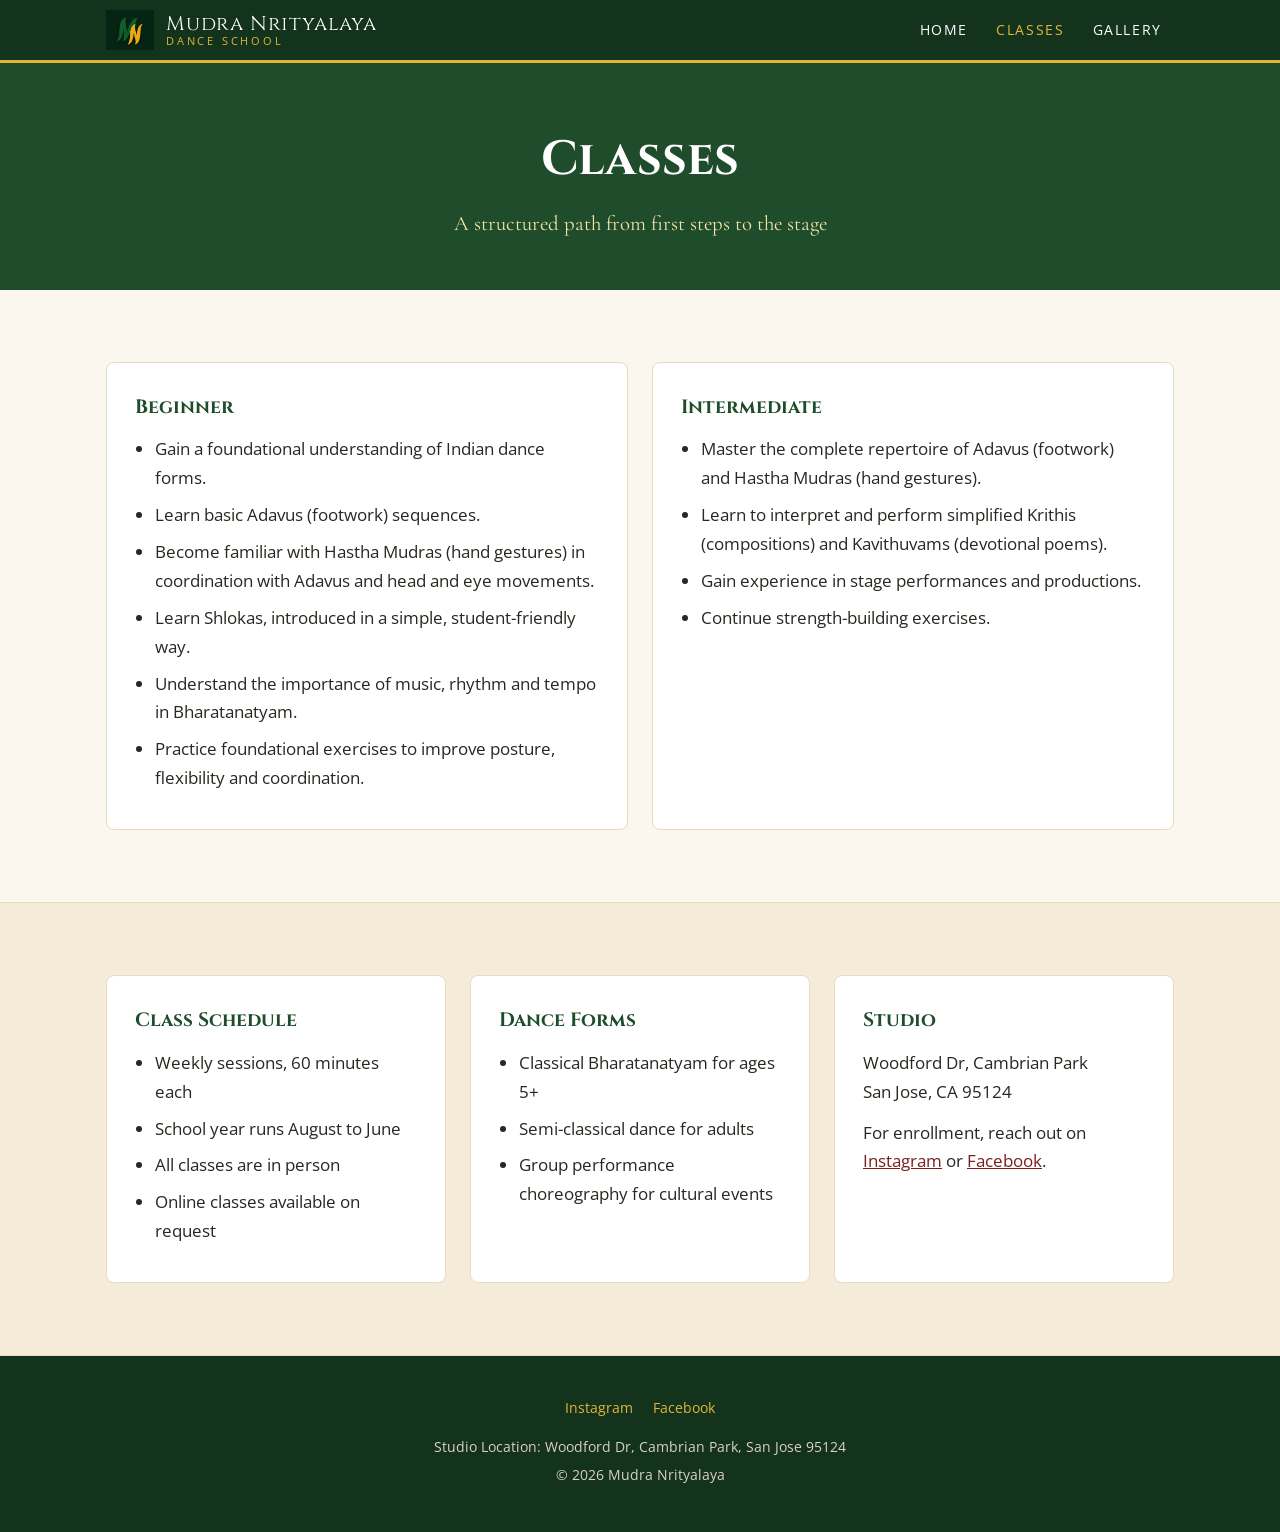
==== Classes/index.html @ 5aaae357 "Mudra Nrityalaya website: home, classes, gallery Co-Authored-By: Claude Opus 5.5 <noreply@anthropic." ====
<!doctype html>
<html lang="en">
<head>
  <meta charset="utf-8">
  <meta name="viewport" content="width=device-width, initial-scale=1">
  <title>Classes | Mudra Nrityalaya</title>
  <meta name="description" content="Bharatanatyam classes for ages 5+, semi-classical dance for adults, and event choreography at Mudra Nrityalaya, San Jose.">
  <link rel="canonical" href="https://www.mudranrityalaya.com/Classes/">
  <link rel="icon" href="/images/logo.png">
  <link rel="preconnect" href="https://fonts.googleapis.com">
  <link rel="preconnect" href="https://fonts.gstatic.com" crossorigin>
  <link href="https://fonts.googleapis.com/css2?family=Cinzel:wght@400;700&family=Cormorant+Garamond:ital,wght@0,400;0,600;1,400&family=Open+Sans:wght@400;600&display=swap" rel="stylesheet">
  <link rel="stylesheet" href="/css/style.css">
  <script async src="https://www.googletagmanager.com/gtag/js?id=G-VL1BTH26CC"></script>
  <script>window.dataLayer=window.dataLayer||[];function gtag(){dataLayer.push(arguments);}gtag('js',new Date());gtag('config','G-VL1BTH26CC');</script>
</head>
<body>
  <header class="site-header">
    <nav class="nav">
      <a class="brand" href="/">
        <img src="/images/logo.png" alt="Mudra Nrityalaya logo">
        <span class="brand-name">Mudra Nrityalaya<span class="brand-sub">Dance School</span></span>
      </a>
      <ul class="nav-links">
        <li><a href="/">Home</a></li>
        <li><a href="/Classes/" aria-current="page">Classes</a></li>
        <li><a href="/Gallery/">Gallery</a></li>
      </ul>
    </nav>
  </header>

  <div class="page-head">
    <h1>Classes</h1>
    <p>A structured path from first steps to the stage</p>
  </div>

  <section class="section">
    <div class="cards">
      <div class="card">
        <h3>Beginner</h3>
        <ul>
          <li>Gain a foundational understanding of Indian dance forms.</li>
          <li>Learn basic Adavus (footwork) sequences.</li>
          <li>Become familiar with Hastha Mudras (hand gestures) in coordination with Adavus and head and eye movements.</li>
          <li>Learn Shlokas, introduced in a simple, student-friendly way.</li>
          <li>Understand the importance of music, rhythm and tempo in Bharatanatyam.</li>
          <li>Practice foundational exercises to improve posture, flexibility and coordination.</li>
        </ul>
      </div>
      <div class="card">
        <h3>Intermediate</h3>
        <ul>
          <li>Master the complete repertoire of Adavus (footwork) and Hastha Mudras (hand gestures).</li>
          <li>Learn to interpret and perform simplified Krithis (compositions) and Kavithuvams (devotional poems).</li>
          <li>Gain experience in stage performances and productions.</li>
          <li>Continue strength-building exercises.</li>
        </ul>
      </div>
    </div>
  </section>

  <section class="band">
    <div class="section">
      <div class="cards">
        <div class="card">
          <h3>Class Schedule</h3>
          <ul>
            <li>Weekly sessions, 60 minutes each</li>
            <li>School year runs August to June</li>
            <li>All classes are in person</li>
            <li>Online classes available on request</li>
          </ul>
        </div>
        <div class="card">
          <h3>Dance Forms</h3>
          <ul>
            <li>Classical Bharatanatyam for ages 5+</li>
            <li>Semi-classical dance for adults</li>
            <li>Group performance choreography for cultural events</li>
          </ul>
        </div>
        <div class="card">
          <h3>Studio</h3>
          <p>Woodford Dr, Cambrian Park<br>San Jose, CA 95124</p>
          <p style="margin-top:12px">For enrollment, reach out on <a href="https://www.instagram.com/mn.reksg20/" target="_blank" rel="noopener">Instagram</a> or <a href="https://www.facebook.com/rekha.garg.969" target="_blank" rel="noopener">Facebook</a>.</p>
        </div>
      </div>
    </div>
  </section>

  <footer class="site-footer">
    <div class="social">
      <a href="https://www.instagram.com/mn.reksg20/" target="_blank" rel="noopener">Instagram</a>
      <a href="https://www.facebook.com/rekha.garg.969" target="_blank" rel="noopener">Facebook</a>
    </div>
    <p>Studio Location: Woodford Dr, Cambrian Park, San Jose 95124</p>
    <p>© <span class="year">2026</span> Mudra Nrityalaya</p>
  </footer>
  <script>document.querySelectorAll('.year').forEach(e=>e.textContent=new Date().getFullYear())</script>
</body>
</html>
---- css/style.css ----
:root {
  --green: #1f4d2b;
  --green-deep: #14331d;
  --gold: #e0b73a;
  --gold-soft: #f3e3a8;
  --maroon: #7a1f1f;
  --ink: #2a2620;
  --muted: #6b6255;
  --paper: #fbf7ee;
  --card: #ffffff;
  --line: #e7dcc3;
  --serif: "Cormorant Garamond", Georgia, serif;
  --display: "Cinzel", Georgia, serif;
  --sans: "Open Sans", system-ui, sans-serif;
}

* { box-sizing: border-box; }
html { scroll-behavior: smooth; }
body {
  margin: 0;
  background: var(--paper);
  color: var(--ink);
  font-family: var(--sans);
  font-size: 17px;
  line-height: 1.7;
}
img { max-width: 100%; display: block; }
a { color: var(--maroon); }

/* Header */
.site-header {
  background: var(--green-deep);
  border-bottom: 3px solid var(--gold);
  position: sticky;
  top: 0;
  z-index: 10;
}
.nav {
  max-width: 1100px;
  margin: 0 auto;
  padding: 10px 16px;
  display: flex;
  align-items: center;
  justify-content: space-between;
  gap: 16px;
}
.brand {
  display: flex;
  align-items: center;
  gap: 12px;
  text-decoration: none;
  color: #fff;
}
.brand img { width: 48px; height: auto; }
.brand-name { font-family: var(--display); font-size: 1.25rem; letter-spacing: .04em; line-height: 1.1; }
.brand-sub { display: block; font-family: var(--sans); font-size: .7rem; letter-spacing: .25em; text-transform: uppercase; color: var(--gold); }
.nav-links { display: flex; gap: 4px; list-style: none; margin: 0; padding: 0; }
.nav-links a {
  color: #fff;
  text-decoration: none;
  font-size: .85rem;
  letter-spacing: .12em;
  text-transform: uppercase;
  padding: 8px 12px;
  border-radius: 4px;
}
.nav-links a:hover, .nav-links a[aria-current="page"] { color: var(--gold); }

/* Hero */
.hero {
  position: relative;
  min-height: min(72vh, 640px);
  display: grid;
  place-items: center;
  text-align: center;
  color: #fff;
  background: var(--green-deep) url("../images/gallery/14.jpg") center 35% / cover no-repeat;
}
.hero::before {
  content: "";
  position: absolute;
  inset: 0;
  background: linear-gradient(180deg, rgba(20,51,29,.55), rgba(20,51,29,.8));
}
.hero-inner { position: relative; padding: 64px 16px; max-width: 760px; }
.hero h1 { font-family: var(--display); font-weight: 700; font-size: clamp(2.2rem, 6vw, 3.8rem); margin: 0 0 8px; line-height: 1.15; }
.hero p { font-family: var(--serif); font-size: clamp(1.2rem, 2.6vw, 1.6rem); margin: 0 0 28px; color: var(--gold-soft); }
.btn {
  display: inline-block;
  background: var(--gold);
  color: var(--green-deep);
  text-decoration: none;
  font-weight: 600;
  letter-spacing: .08em;
  text-transform: uppercase;
  font-size: .85rem;
  padding: 12px 26px;
  border-radius: 999px;
  margin: 4px;
}
.btn.ghost { background: transparent; color: #fff; border: 1px solid rgba(255,255,255,.7); }
.btn:hover { filter: brightness(1.08); }

/* Sections */
.section { max-width: 1100px; margin: 0 auto; padding: 72px 16px; }
.section-title { font-family: var(--display); color: var(--green); font-size: clamp(1.7rem, 4vw, 2.4rem); text-align: center; margin: 0 0 8px; }
.section-kicker { text-align: center; font-family: var(--serif); font-style: italic; color: var(--muted); font-size: 1.2rem; margin: 0 0 40px; }
.divider { width: 80px; height: 2px; background: var(--gold); margin: 0 auto 16px; border: 0; }
.band { background: #f4ecd8; border-top: 1px solid var(--line); border-bottom: 1px solid var(--line); }

/* Page heading (inner pages) */
.page-head { background: var(--green); color: #fff; text-align: center; padding: 56px 16px 48px; }
.page-head h1 { font-family: var(--display); margin: 0; font-size: clamp(2rem, 5vw, 3rem); }
.page-head p { font-family: var(--serif); color: var(--gold-soft); font-size: 1.3rem; margin: 6px 0 0; }

/* About */
.about { display: grid; grid-template-columns: minmax(0, 340px) minmax(0, 1fr); gap: 48px; align-items: start; }
.about-photo { border-radius: 8px; box-shadow: 0 12px 32px rgba(20,51,29,.2); border: 6px solid #fff; }
.about h3 { font-family: var(--display); color: var(--green); font-size: 1.6rem; margin: 0; }
.about .role { color: var(--maroon); font-weight: 600; margin: 4px 0 0; }
.about .lineage { font-family: var(--serif); font-style: italic; font-size: 1.15rem; color: var(--muted); margin: 0 0 20px; }
.about p { margin: 0 0 16px; }
blockquote {
  margin: 24px 0 0;
  padding: 16px 24px;
  border-left: 3px solid var(--gold);
  background: #fff;
  font-family: var(--serif);
  font-size: 1.3rem;
  font-style: italic;
  color: var(--green);
}

/* Highlights */
.cards { display: grid; grid-template-columns: repeat(auto-fit, minmax(240px, 1fr)); gap: 24px; }
.card { background: var(--card); border: 1px solid var(--line); border-radius: 8px; padding: 28px; }
.card h3 { font-family: var(--display); color: var(--green); font-size: 1.2rem; margin: 0 0 12px; }
.card ul { margin: 0; padding-left: 20px; }
.card li { margin-bottom: 8px; }
.card p { margin: 0; }

/* Photo strip */
.strip { display: grid; grid-template-columns: repeat(4, 1fr); gap: 8px; }
.strip img { width: 100%; aspect-ratio: 1; object-fit: cover; border-radius: 4px; }

/* Gallery */
.gallery { columns: 3 280px; column-gap: 12px; }
.gallery a { display: block; margin-bottom: 12px; break-inside: avoid; border-radius: 6px; overflow: hidden; }
.gallery img { width: 100%; transition: transform .3s; }
.gallery a:hover img { transform: scale(1.03); }

.lightbox {
  position: fixed; inset: 0; z-index: 50;
  background: rgba(10,20,12,.94);
  display: none; align-items: center; justify-content: center;
}
.lightbox.open { display: flex; }
.lightbox img { max-width: 92vw; max-height: 88vh; border-radius: 4px; }
.lightbox button {
  position: absolute; background: none; border: 0; color: #fff;
  font-size: 2.4rem; cursor: pointer; padding: 12px 18px; line-height: 1;
}
.lb-close { top: 8px; right: 8px; }
.lb-prev { left: 4px; top: 50%; transform: translateY(-50%); }
.lb-next { right: 4px; top: 50%; transform: translateY(-50%); }

/* Footer */
.site-footer { background: var(--green-deep); color: #d9d2bf; text-align: center; padding: 40px 16px; font-size: .9rem; }
.site-footer .social { display: flex; justify-content: center; gap: 20px; margin-bottom: 14px; }
.site-footer a { color: var(--gold); text-decoration: none; }
.site-footer p { margin: 4px 0; }

@media (max-width: 760px) {
  body { font-size: 16px; }
  .nav { flex-direction: column; gap: 6px; }
  .nav-links a { padding: 6px 8px; font-size: .78rem; }
  .about { grid-template-columns: 1fr; gap: 28px; }
  .about-photo { max-width: 320px; margin: 0 auto; }
  .strip { grid-template-columns: repeat(2, 1fr); }
  .section { padding: 52px 16px; }
}
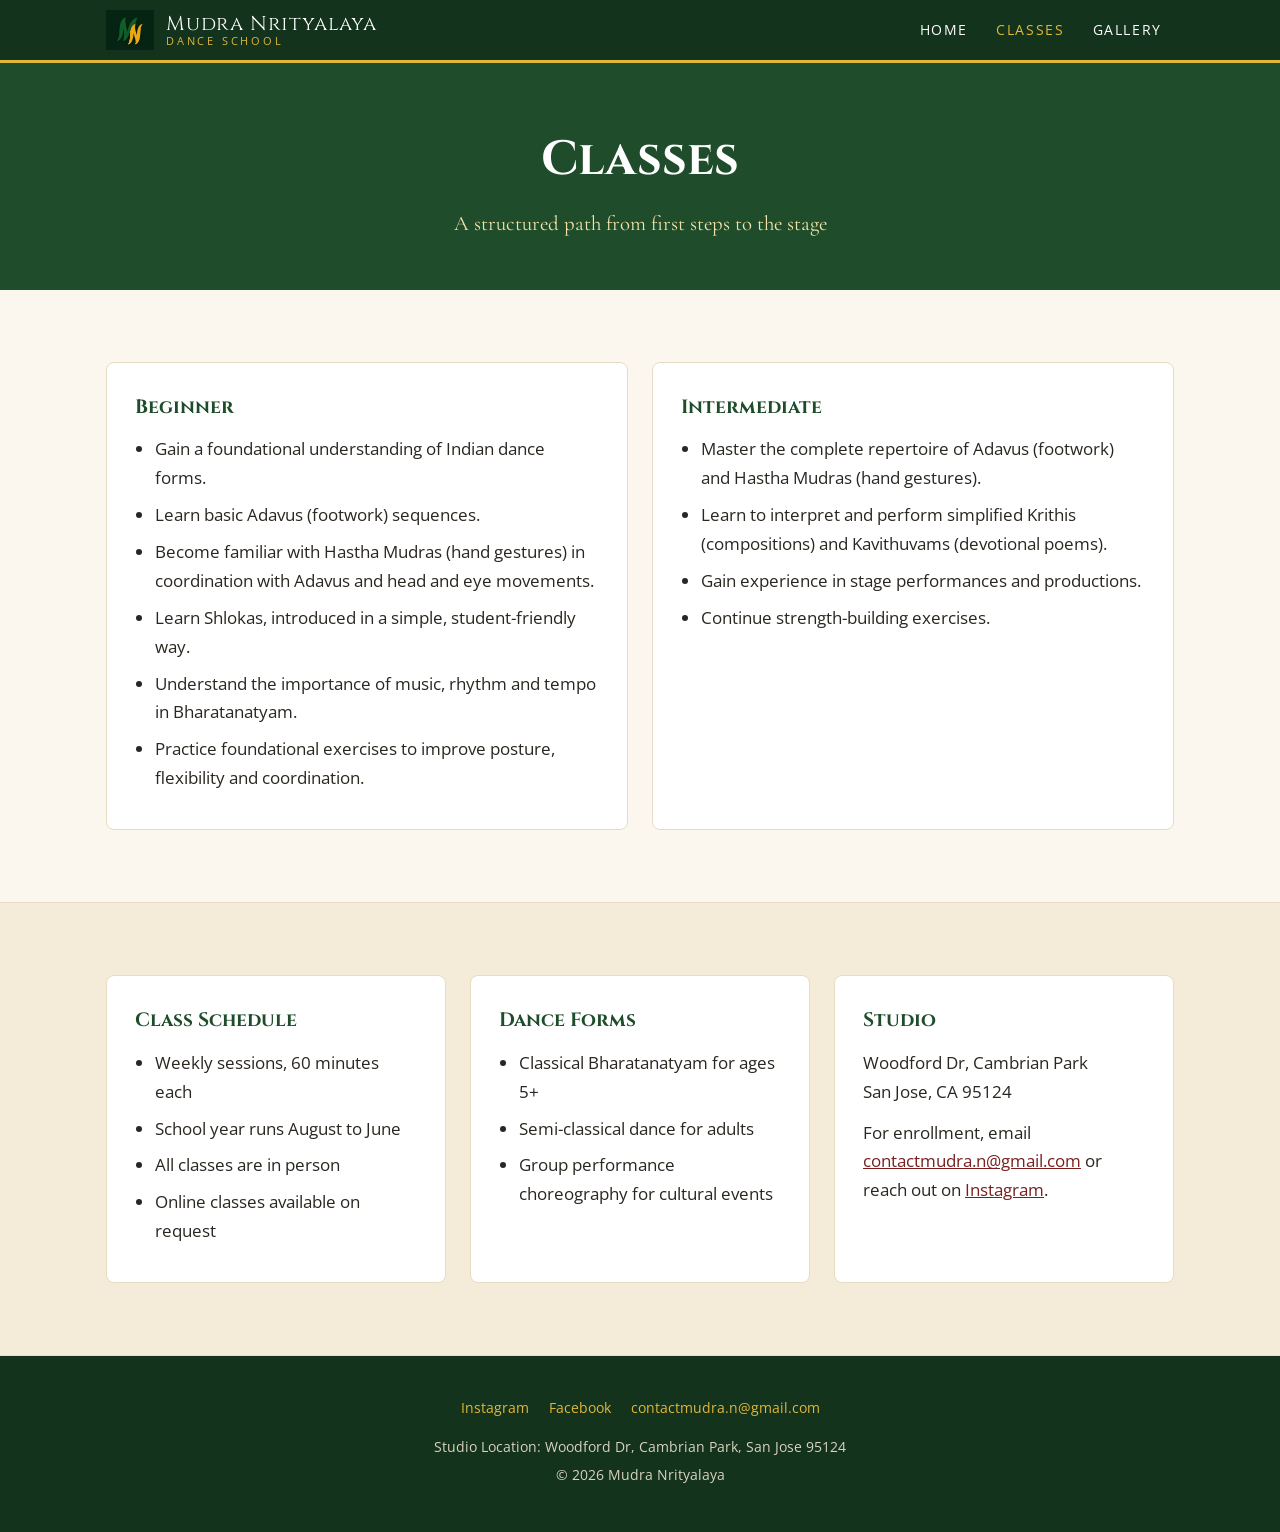
==== commit bba16f07: "Add contact email to footer and Classes page Co-Authored-By: Claude Opus 5.5 <noreply@anthropic.com>" ====
--- a/Classes/index.html
+++ b/Classes/index.html
@@ -82,7 +82,7 @@
         <div class="card">
           <h3>Studio</h3>
           <p>Woodford Dr, Cambrian Park<br>San Jose, CA 95124</p>
-          <p style="margin-top:12px">For enrollment, reach out on <a href="https://www.instagram.com/mn.reksg20/" target="_blank" rel="noopener">Instagram</a> or <a href="https://www.facebook.com/rekha.garg.969" target="_blank" rel="noopener">Facebook</a>.</p>
+          <p style="margin-top:12px">For enrollment, email <a href="mailto:contactmudra.n@gmail.com">contactmudra.n@gmail.com</a> or reach out on <a href="https://www.instagram.com/mn.reksg20/" target="_blank" rel="noopener">Instagram</a>.</p>
         </div>
       </div>
     </div>
@@ -92,6 +92,7 @@
     <div class="social">
       <a href="https://www.instagram.com/mn.reksg20/" target="_blank" rel="noopener">Instagram</a>
       <a href="https://www.facebook.com/rekha.garg.969" target="_blank" rel="noopener">Facebook</a>
+      <a href="mailto:contactmudra.n@gmail.com">contactmudra.n@gmail.com</a>
     </div>
     <p>Studio Location: Woodford Dr, Cambrian Park, San Jose 95124</p>
     <p>© <span class="year">2026</span> Mudra Nrityalaya</p>
--- a/css/style.css
+++ b/css/style.css
@@ -166,7 +166,7 @@
 
 /* Footer */
 .site-footer { background: var(--green-deep); color: #d9d2bf; text-align: center; padding: 40px 16px; font-size: .9rem; }
-.site-footer .social { display: flex; justify-content: center; gap: 20px; margin-bottom: 14px; }
+.site-footer .social { display: flex; flex-wrap: wrap; justify-content: center; gap: 8px 20px; margin-bottom: 14px; }
 .site-footer a { color: var(--gold); text-decoration: none; }
 .site-footer p { margin: 4px 0; }
 
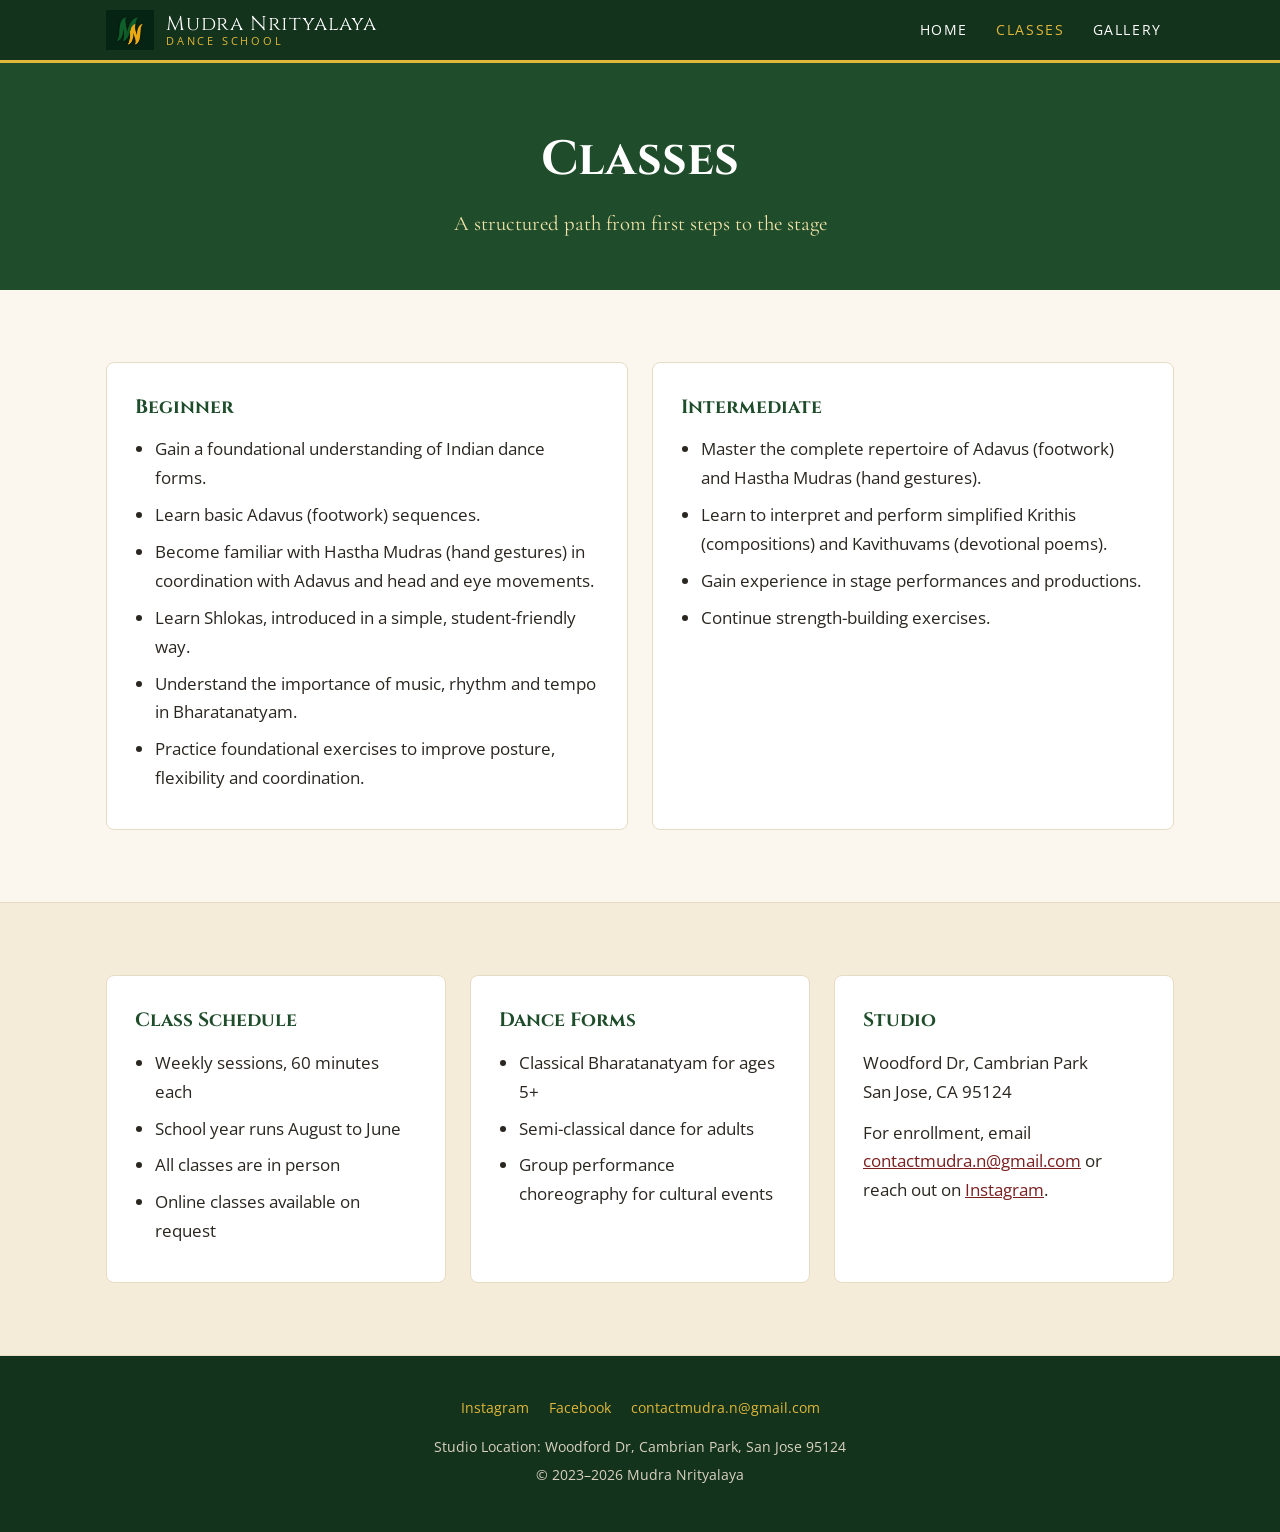
==== commit 05b2e69f: "Copyright range from 2023 (site's original year) Co-Authored-By: Claude Opus 5.5 <noreply@anthropic." ====
--- a/Classes/index.html
+++ b/Classes/index.html
@@ -95,7 +95,7 @@
       <a href="mailto:contactmudra.n@gmail.com">contactmudra.n@gmail.com</a>
     </div>
     <p>Studio Location: Woodford Dr, Cambrian Park, San Jose 95124</p>
-    <p>© <span class="year">2026</span> Mudra Nrityalaya</p>
+    <p>© 2023–<span class="year">2026</span> Mudra Nrityalaya</p>
   </footer>
   <script>document.querySelectorAll('.year').forEach(e=>e.textContent=new Date().getFullYear())</script>
 </body>
--- a/css/style.css
+++ b/css/style.css
@@ -24,7 +24,7 @@
   font-size: 17px;
   line-height: 1.7;
 }
-img { max-width: 100%; display: block; }
+img { max-width: 100%; height: auto; display: block; }
 a { color: var(--maroon); }
 
 /* Header */
@@ -69,7 +69,7 @@
 /* Hero */
 .hero {
   position: relative;
-  min-height: min(72vh, 640px);
+  min-height: min(48vh, 420px);
   display: grid;
   place-items: center;
   text-align: center;
@@ -82,7 +82,7 @@
   inset: 0;
   background: linear-gradient(180deg, rgba(20,51,29,.55), rgba(20,51,29,.8));
 }
-.hero-inner { position: relative; padding: 64px 16px; max-width: 760px; }
+.hero-inner { position: relative; padding: 40px 16px; max-width: 760px; }
 .hero h1 { font-family: var(--display); font-weight: 700; font-size: clamp(2.2rem, 6vw, 3.8rem); margin: 0 0 8px; line-height: 1.15; }
 .hero p { font-family: var(--serif); font-size: clamp(1.2rem, 2.6vw, 1.6rem); margin: 0 0 28px; color: var(--gold-soft); }
 .btn {
